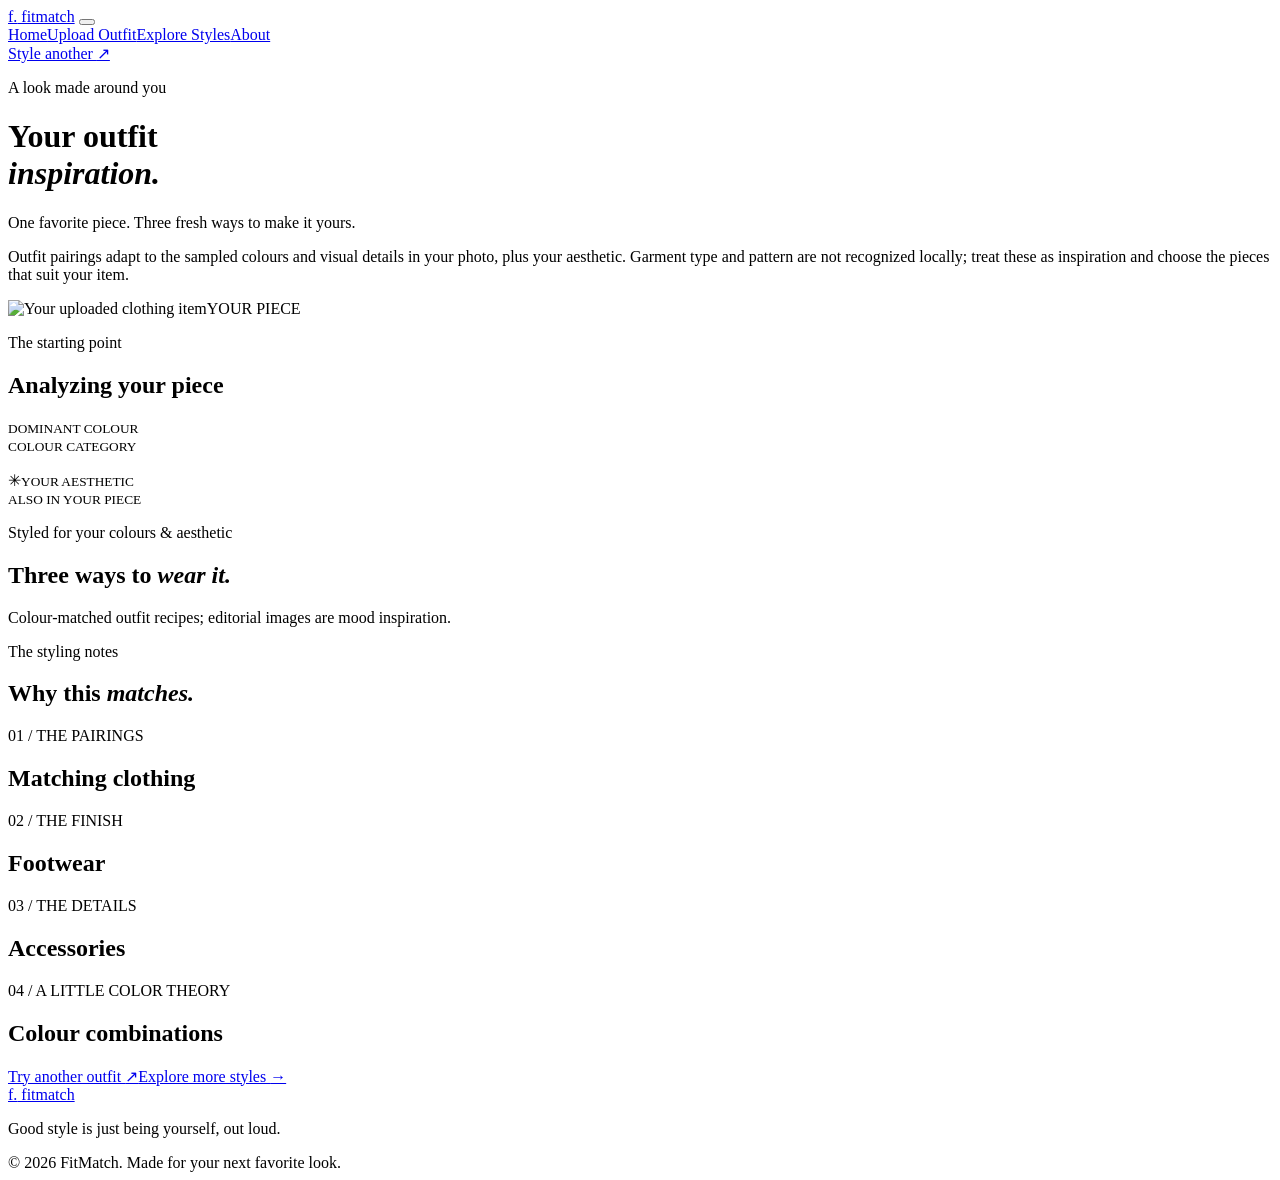
==== results.html @ 958fe71f "Add files via upload" ====
<!doctype html>
<html lang="en">
<head>
  <meta charset="utf-8">
  <meta name="viewport" content="width=device-width, initial-scale=1">
  <meta name="theme-color" content="#f7f3ed">
  <meta name="description" content="Your personal, image-specific outfit inspiration from FitMatch.">
  <title>Your outfit inspiration — FitMatch</title>
  <link rel="preconnect" href="https://fonts.googleapis.com">
  <link rel="preconnect" href="https://fonts.gstatic.com" crossorigin>
  <link href="https://fonts.googleapis.com/css2?family=Playfair+Display:wght@500;600;700&family=Poppins:wght@300;400;500;600;700&display=swap" rel="stylesheet">
  <link rel="stylesheet" href="css/style.css">
  <script src="js/script.js" defer></script>
</head>
<body>
  <header class="site-header">
    <a class="brand" href="index.html" aria-label="FitMatch home"><span class="brand-mark">f.</span> fitmatch</a>
    <button class="nav-toggle" type="button" aria-expanded="false" aria-controls="site-nav" aria-label="Open navigation"><span></span><span></span></button>
    <nav class="site-nav" id="site-nav" aria-label="Main navigation">
      <a href="index.html">Home</a><a href="upload.html">Upload Outfit</a><a href="styles.html">Explore Styles</a><a href="index.html#about">About</a>
    </nav>
    <a class="header-cta" href="upload.html">Style another <span>↗</span></a>
  </header>
  <main class="page-main results-main section-wrap">
    <div class="page-heading results-heading">
      <p class="eyebrow"><span class="eyebrow-dot"></span> A look made around you</p>
      <h1>Your outfit<br><em>inspiration.</em></h1>
      <p>One favorite piece. Three fresh ways to make it yours.</p>
    </div>
    <p class="demo-note hidden" id="demo-mode-notice" role="status">Outfit pairings adapt to the sampled colours and visual details in your photo, plus your aesthetic. Garment type and pattern are not recognized locally; treat these as inspiration and choose the pieces that suit your item.</p>
    <section class="results-summary" aria-label="Uploaded item analysis">
      <div class="result-item-photo"><img id="result-upload-image" alt="Your uploaded clothing item"><span class="result-photo-tag">YOUR PIECE</span></div>
      <div class="result-summary-copy">
        <p class="eyebrow">The starting point</p>
        <h2 id="result-category">Analyzing your piece</h2>
        <p class="result-type" id="result-type"></p>
        <div class="item-details">
          <div><small>DOMINANT COLOUR</small><strong id="result-colour"></strong></div>
          <div><small>COLOUR CATEGORY</small><strong id="result-pattern"></strong></div>
        </div>
        <p class="result-appearance" id="result-appearance"></p>
        <div class="selected-style"><span class="style-sparkle">✳</span><span><small>YOUR AESTHETIC</small><strong id="result-aesthetic"></strong></span></div>
      </div>
      <div class="secondary-colours"><small>ALSO IN YOUR PIECE</small><div id="result-secondary-colours"></div></div>
    </section>
    <section class="ai-outfit-section" aria-labelledby="outfit-heading">
      <div class="section-heading results-section-heading"><div><p class="eyebrow">Styled for your colours &amp; aesthetic</p><h2 id="outfit-heading">Three ways to <em>wear it.</em></h2></div><p class="recommendation-intro">Colour-matched outfit recipes; editorial images are mood inspiration.</p></div>
      <div class="outfit-gallery" id="outfit-gallery"></div>
    </section>
    <section class="why-section" aria-labelledby="why-heading"><p class="eyebrow">The styling notes</p><h2 id="why-heading">Why this <em>matches.</em></h2><div class="why-list" id="why-list"></div></section>
    <section class="recommendation-details" aria-label="Outfit recommendation details">
      <article class="recommendation-group"><p class="eyebrow">01 / THE PAIRINGS</p><h2>Matching clothing</h2><div class="recommendation-list" id="clothing-recommendations"></div></article>
      <article class="recommendation-group"><p class="eyebrow">02 / THE FINISH</p><h2>Footwear</h2><div class="recommendation-list" id="footwear-recommendations"></div></article>
      <article class="recommendation-group"><p class="eyebrow">03 / THE DETAILS</p><h2>Accessories</h2><div class="recommendation-list" id="accessory-recommendations"></div></article>
    </section>
    <section class="color-pairings"><div><p class="eyebrow">04 / A LITTLE COLOR THEORY</p><h2>Colour combinations</h2></div><div class="color-chips" id="color-chips"></div></section>
    <div class="result-actions"><a class="button button-dark" href="upload.html">Try another outfit <span>↗</span></a><a class="button button-light" href="styles.html">Explore more styles <span>→</span></a></div>
  </main>
  <footer class="site-footer"><a class="brand" href="index.html"><span class="brand-mark">f.</span> fitmatch</a><p>Good style is just being yourself, out loud.</p><span>© 2026 FitMatch. Made for your next favorite look.</span></footer>
</body>
</html>
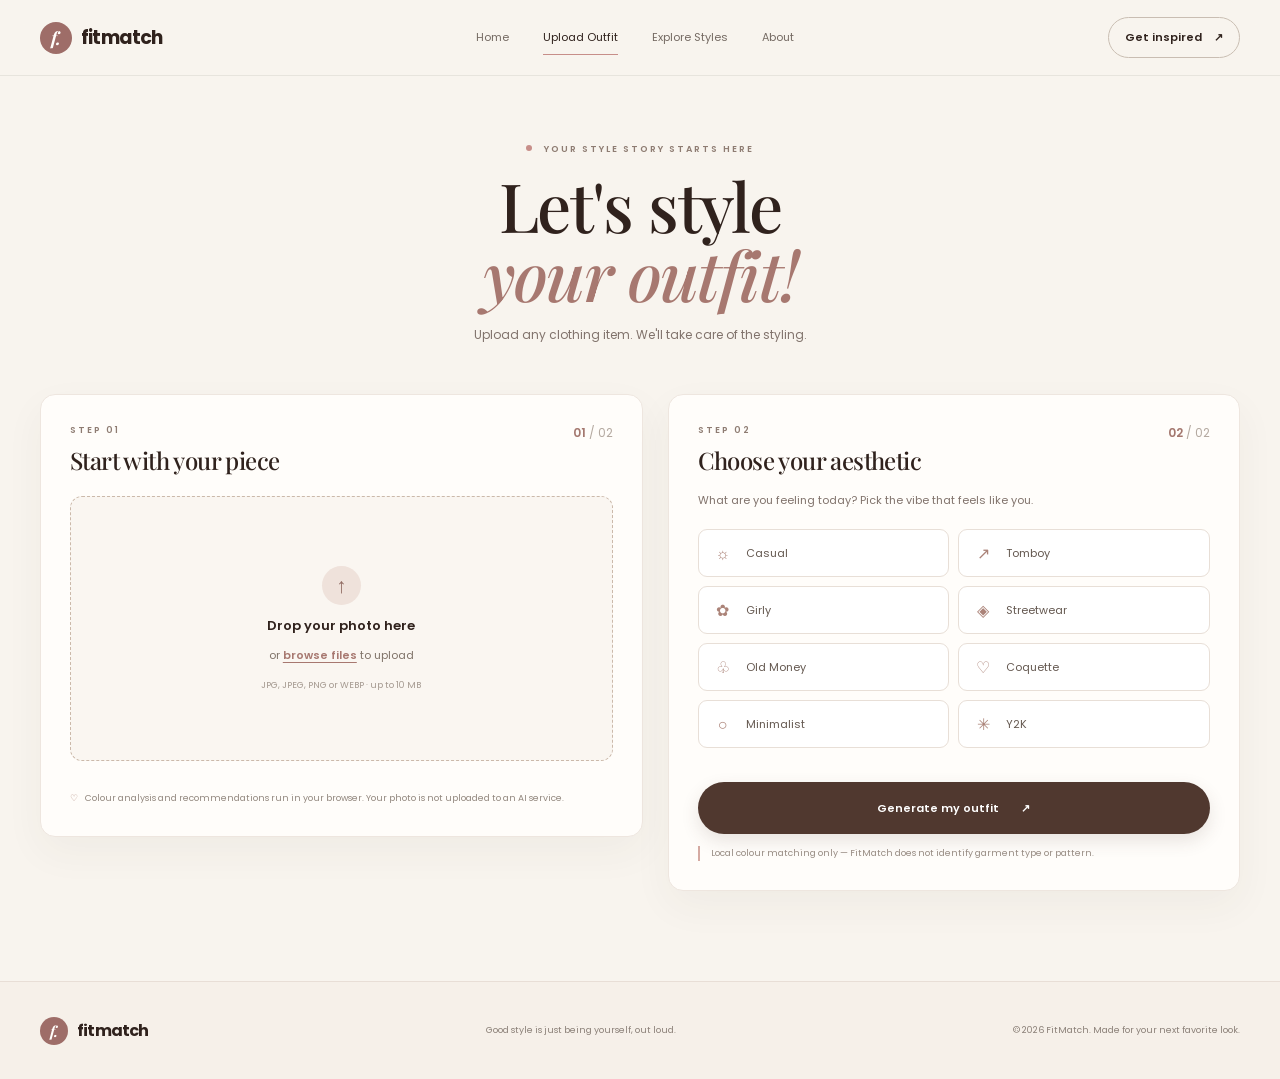
==== commit f6a2fd31: "Add files via upload" ====
--- a/results.html
+++ b/results.html
@@ -9,8 +9,8 @@
   <link rel="preconnect" href="https://fonts.googleapis.com">
   <link rel="preconnect" href="https://fonts.gstatic.com" crossorigin>
   <link href="https://fonts.googleapis.com/css2?family=Playfair+Display:wght@500;600;700&family=Poppins:wght@300;400;500;600;700&display=swap" rel="stylesheet">
-  <link rel="stylesheet" href="css/style.css">
-  <script src="js/script.js" defer></script>
+  <link rel="stylesheet" href="./style.css">
+  <script src="./script.js" defer></script>
 </head>
 <body>
   <header class="site-header">
@@ -27,7 +27,7 @@
       <h1>Your outfit<br><em>inspiration.</em></h1>
       <p>One favorite piece. Three fresh ways to make it yours.</p>
     </div>
-    <p class="demo-note hidden" id="demo-mode-notice" role="status">Outfit pairings adapt to the sampled colours and visual details in your photo, plus your aesthetic. Garment type and pattern are not recognized locally; treat these as inspiration and choose the pieces that suit your item.</p>
+    <p class="demo-note hidden" id="demo-mode-notice" role="status">Outfit pairings adapt to the sampled colours and pixel layout in your photo, plus your aesthetic. Garment type and pattern are not recognized locally; treat these as inspiration and choose the pieces that suit your item.</p>
     <section class="results-summary" aria-label="Uploaded item analysis">
       <div class="result-item-photo"><img id="result-upload-image" alt="Your uploaded clothing item"><span class="result-photo-tag">YOUR PIECE</span></div>
       <div class="result-summary-copy">
--- a/style.css
+++ b/style.css
@@ -0,0 +1,270 @@
+:root {
+  --cream: #f7f3ed; --paper: #fffcf8; --beige: #e9dfd2; --pink: #d3a7a0;
+  --brown: #30251f; --muted: #82766f; --line: #e8dfd7;
+  --serif: "Playfair Display", Georgia, serif; --sans: "DM Sans", Arial, sans-serif;
+}
+* { box-sizing: border-box; }
+html { scroll-behavior: smooth; }
+body { margin: 0; background: var(--cream); color: var(--brown); font-family: var(--sans); -webkit-font-smoothing: antialiased; }
+img { display: block; width: 100%; object-fit: cover; }
+a { color: inherit; text-decoration: none; }
+button { font: inherit; }
+.section-wrap { width: min(1200px, calc(100% - 80px)); margin-inline: auto; }
+.site-header { height: 82px; padding: 0 max(40px, calc((100% - 1320px) / 2)); display: flex; align-items: center; justify-content: space-between; gap: 30px; border-bottom: 1px solid #30251f14; }
+.brand { display: inline-flex; align-items: center; gap: 9px; font-size: 19px; font-weight: 700; letter-spacing: -.8px; white-space: nowrap; }
+.brand-mark { width: 32px; height: 32px; display: inline-grid; place-items: center; background: var(--brown); color: var(--paper); border-radius: 50%; font-family: var(--serif); font-size: 18px; font-style: italic; }
+.site-nav { display: flex; align-items: center; gap: 34px; }
+.site-nav a { position: relative; color: #756a63; font-size: 12px; transition: color .2s; }
+.site-nav a:hover, .site-nav a.active { color: var(--brown); }
+.site-nav a.active::after { position: absolute; content: ""; height: 1px; background: var(--pink); bottom: -9px; left: 0; right: 0; }
+.header-cta { border: 1px solid #c9bdb2; border-radius: 30px; padding: 11px 16px; font-size: 11px; font-weight: 600; transition: background .2s, color .2s; white-space: nowrap; }
+.header-cta:hover { background: var(--brown); color: white; }.header-cta span { padding-left: 9px; }.nav-toggle { display: none; }
+.hero { min-height: 640px; padding: 78px 0 88px; display: grid; grid-template-columns: .92fr 1.08fr; align-items: center; gap: 5%; }
+.hero-copy { position: relative; z-index: 1; padding-bottom: 8px; }
+.eyebrow { margin: 0 0 18px; color: #8e7c72; font-size: 9px; line-height: 1.5; text-transform: uppercase; letter-spacing: 2px; font-weight: 600; }
+.eyebrow-dot { width: 6px; height: 6px; display: inline-block; margin: 0 8px 1px 0; border-radius: 50%; background: var(--pink); }
+h1, h2, h3, p { margin-top: 0; } h1, h2 { font-family: var(--serif); font-weight: 500; letter-spacing: -1.6px; }
+h1 { margin-bottom: 22px; font-size: clamp(52px, 6.3vw, 82px); line-height: 1.03; } h1 em, h2 em { color: #a77870; font-weight: 500; }
+.hero-lede { max-width: 370px; color: var(--muted); font-size: 14px; line-height: 1.9; }
+.hero-actions { display: flex; align-items: center; gap: 25px; margin-top: 31px; }
+.button { min-height: 48px; display: inline-flex; align-items: center; justify-content: center; gap: 22px; padding: 0 21px; border: 1px solid transparent; border-radius: 3px; font-size: 11px; font-weight: 600; transition: background .22s, color .22s, transform .22s; cursor: pointer; }
+.button:hover { transform: translateY(-2px); }.button:disabled { cursor: wait; opacity: .7; transform: none; }
+.button-dark { color: white; background: var(--brown); }.button-dark:hover { background: #594338; }
+.button-light { color: var(--brown); background: white; border-color: var(--line); }.button-light:hover { background: #f4e9e3; }
+.button-outline { border-color: #b8a89b; background: transparent; color: var(--brown); }.button-outline:hover { background: white; }
+.text-link { font-size: 11px; font-weight: 600; }.text-link span { padding-left: 8px; color: #a77870; }
+.hero-note { display: flex; align-items: center; gap: 12px; margin-top: 44px; color: #91847a; font-size: 10px; }
+.avatar-stack { display: flex; padding-left: 2px; }.avatar-stack i { width: 25px; height: 25px; display: grid; place-items: center; margin-left: -3px; border: 2px solid var(--cream); border-radius: 50%; background: #d4b8aa; color: white; font-style: normal; font-size: 10px; }
+.avatar-stack i:nth-child(2) { background: #a58d79; }.avatar-stack i:nth-child(3) { background: #ca938b; }
+.hero-collage { min-height: 480px; position: relative; }
+.collage-main { position: absolute; width: 64%; height: 92%; top: 0; right: 7%; border-radius: 180px 180px 4px 4px; }
+.collage-small { position: absolute; z-index: 1; border: 8px solid var(--cream); box-shadow: 0 14px 35px #493b3017; }
+.collage-left { width: 35%; height: 42%; left: 0; top: 13%; border-radius: 50% 50% 4px 4px; }.collage-bottom { width: 38%; height: 36%; left: 6%; bottom: -1%; border-radius: 4px; }
+.collage-sticker { position: absolute; z-index: 2; right: -1%; top: 40%; padding: 19px 16px; color: var(--brown); background: #f2e4df; font-size: 9px; font-weight: 700; letter-spacing: 1px; line-height: 1.7; transform: rotate(7deg); }
+.collage-sticker span { display: block; color: #a77870; font-size: 18px; }.photo-caption { position: absolute; right: 8%; bottom: -1px; color: #84796f; font-size: 8px; letter-spacing: 1.5px; }
+.aesthetic-section { padding: 72px 0 85px; border-top: 1px solid var(--line); }
+.section-heading { display: flex; align-items: end; justify-content: space-between; gap: 20px; margin-bottom: 28px; }.section-heading .eyebrow { margin-bottom: 10px; }
+.section-heading h2, .color-pairings h2 { margin: 0; font-size: clamp(31px, 3.5vw, 43px); line-height: 1.18; }
+.aesthetic-rail { display: grid; grid-template-columns: repeat(8, 1fr); gap: 13px; }.aesthetic-tile { position: relative; min-width: 0; }
+.aesthetic-tile img { aspect-ratio: .75; border-radius: 3px; transition: transform .35s, filter .35s; filter: saturate(.82); }.aesthetic-tile:hover img { transform: translateY(-5px); filter: saturate(1); }
+.aesthetic-tile > span { position: absolute; top: 10px; left: 10px; color: white; font-size: 9px; text-shadow: 0 1px 5px #0008; }
+.aesthetic-tile h3 { margin: 11px 0 0; font-family: var(--serif); font-size: 15px; font-weight: 500; }
+.how-section { padding: 88px 0; background: #eee5db; }.how-inner { display: grid; grid-template-columns: .85fr 1.15fr; align-items: center; gap: 12%; }
+.how-intro h2 { margin-bottom: 19px; font-size: 47px; line-height: 1.15; }.how-intro > p:not(.eyebrow) { max-width: 340px; margin-bottom: 25px; color: var(--muted); font-size: 12px; line-height: 1.9; }.how-intro .button { min-height: 43px; }
+.steps { border-top: 1px solid #d6c9bc; }.step { display: grid; grid-template-columns: 55px 1fr 30px; align-items: start; gap: 13px; padding: 22px 4px; border-bottom: 1px solid #d6c9bc; }
+.step-number { padding-top: 4px; color: #ac8578; font-family: var(--serif); font-size: 16px; }.step h3 { margin: 0 0 7px; font-family: var(--serif); font-size: 18px; font-weight: 500; }.step p { max-width: 390px; margin: 0; color: #82766f; font-size: 11px; line-height: 1.8; }.step-icon { color: #ac8578; font-size: 16px; text-align: right; }
+.closing-cta { padding: 85px 0 93px; text-align: center; }.closing-cta .eyebrow { margin-bottom: 13px; }.closing-cta h2 { margin: 0 0 22px; font-size: clamp(35px, 4vw, 48px); }.closing-cta .button { margin-inline: auto; }
+.site-footer { min-height: 98px; display: flex; align-items: center; justify-content: space-between; gap: 20px; padding: 22px max(40px, calc((100% - 1200px) / 2)); border-top: 1px solid var(--line); }
+.site-footer .brand { font-size: 16px; }.site-footer .brand-mark { width: 28px; height: 28px; font-size: 15px; }.site-footer p, .site-footer > span { margin: 0; color: #8b8078; font-size: 9px; }
+.page-main { padding-top: 67px; padding-bottom: 90px; }.page-heading { margin-bottom: 48px; text-align: center; }.page-heading .eyebrow { margin-bottom: 14px; }
+.page-heading h1 { margin-bottom: 14px; font-size: clamp(47px, 5vw, 64px); }.page-heading > p:last-child { max-width: 510px; margin: 0 auto; color: var(--muted); font-size: 12px; line-height: 1.8; }
+.styling-form { display: grid; grid-template-columns: 1fr .95fr; align-items: start; gap: 25px; }.upload-panel, .aesthetic-panel { padding: 29px; background: var(--paper); border: 1px solid #eee6df; box-shadow: 0 8px 28px #44362c08; }
+.panel-top { display: flex; justify-content: space-between; align-items: start; margin-bottom: 20px; }.panel-top .eyebrow { margin-bottom: 7px; }.panel-top h2 { margin: 0; font-size: 24px; letter-spacing: -.6px; }
+.panel-step { color: #a4786f; font-size: 12px; font-weight: 600; }.panel-step i { color: #b4a9a0; font-style: normal; font-weight: 400; }
+.drop-zone { min-height: 265px; display: flex; flex-direction: column; align-items: center; justify-content: center; gap: 11px; padding: 25px; border: 1px dashed #cbb9aa; background: #faf6f1; color: #80746a; text-align: center; cursor: pointer; transition: border-color .2s, background .2s; }
+.drop-zone:hover, .drop-zone.drag-over { border-color: #a77870; background: #f6ece7; }.drop-zone strong { color: var(--brown); font-size: 13px; font-weight: 600; }.drop-zone > span:not(.upload-icon) { font-size: 11px; }.drop-zone small { margin-top: 4px; color: #a59a91; font-size: 9px; }
+.upload-icon { width: 39px; height: 39px; display: grid; place-items: center; border-radius: 50%; background: #efe2db; color: #936e65; font-size: 21px; }.browse-link { color: #a77870; font-weight: 600; text-decoration: underline; text-underline-offset: 3px; }
+.visually-hidden { position: absolute; width: 1px; height: 1px; overflow: hidden; clip: rect(0,0,0,0); white-space: nowrap; clip-path: inset(50%); }
+.image-preview { position: relative; min-height: 265px; overflow: hidden; background: #e8dfd7; }.image-preview > img { width: 100%; height: 265px; object-fit: contain; }
+.preview-caption { position: absolute; right: 12px; bottom: 12px; left: 12px; display: flex; align-items: center; justify-content: space-between; padding: 11px 12px; background: #fffcf8ed; }.preview-caption strong, .preview-caption small { display: block; }
+.preview-caption strong { max-width: 330px; overflow: hidden; font-size: 10px; text-overflow: ellipsis; white-space: nowrap; }.preview-caption small { margin-top: 4px; color: var(--muted); font-size: 9px; }
+.remove-image { width: 26px; height: 26px; border: 0; border-radius: 50%; background: #f0e2dc; color: var(--brown); font-size: 18px; cursor: pointer; }
+.replace-image { margin-top: 11px; padding: 0; border: 0; background: none; color: #986f67; font-size: 10px; font-weight: 600; text-decoration: underline; text-underline-offset: 3px; cursor: pointer; }.hidden { display: none !important; }
+.upload-message { min-height: 14px; margin: 8px 0 0; color: #a34a3c; font-size: 10px; }.privacy-note { margin: 8px 0 0; color: #93887f; font-size: 9px; }.privacy-note span { padding-right: 5px; color: #ac8578; }
+.panel-description { margin: -5px 0 19px; color: var(--muted); font-size: 11px; line-height: 1.7; }.aesthetic-options { display: grid; grid-template-columns: repeat(2, 1fr); gap: 9px; }
+.aesthetic-option { min-height: 48px; display: flex; align-items: center; gap: 12px; padding: 0 13px; border: 1px solid #e8dfd7; background: white; color: #655951; text-align: left; font-size: 11px; cursor: pointer; transition: border .2s, background .2s, color .2s; }
+.aesthetic-option span { width: 22px; color: #ab8378; font-size: 16px; text-align: center; }.aesthetic-option:hover, .aesthetic-option.selected { border-color: #b78980; background: #f5eae5; color: var(--brown); }.aesthetic-option.selected { box-shadow: inset 0 0 0 1px #b78980; }
+.generate-button { width: 100%; margin-top: 12px; }.demo-note { margin: 12px 0 0; color: #978b82; font-size: 9px; line-height: 1.7; }
+.results-main { max-width: 1020px; }.results-heading { margin-bottom: 36px; }
+.results-summary { position: relative; display: grid; grid-template-columns: 200px 1fr; align-items: center; gap: 28px; margin-bottom: 72px; padding: 23px; border: 1px solid var(--line); background: var(--paper); }
+.result-item-photo { position: relative; height: 205px; background: #eee5db; }.result-item-photo img { width: 100%; height: 100%; object-fit: contain; }.result-photo-tag { position: absolute; left: 9px; bottom: 9px; padding: 6px 8px; background: var(--paper); font-size: 8px; letter-spacing: 1px; }
+.result-summary-copy .eyebrow { margin-bottom: 7px; }.result-summary-copy h2 { margin: 0 0 5px; font-size: 30px; }.result-summary-copy > p:not(.eyebrow) { margin: 0; color: #8b8078; font-size: 10px; }
+.selected-style { display: inline-flex; align-items: center; gap: 11px; margin-top: 22px; padding: 10px 15px; background: #f2e6e1; }.style-sparkle { color: #a77870; font-size: 17px; }.selected-style small, .selected-style strong { display: block; }
+.selected-style small { margin-bottom: 4px; color: #958178; font-size: 8px; letter-spacing: 1.1px; }.selected-style strong { font-family: var(--serif); font-size: 15px; font-weight: 500; }.category-disclaimer { position: absolute; right: 23px; bottom: 15px; margin: 0; color: #a1978f; font-size: 8px; }
+.recommendations-section .section-heading { margin-bottom: 25px; }.recommendation-intro { max-width: 210px; margin: 0 0 4px; color: var(--muted); font-size: 10px; line-height: 1.7; }
+.recommendation-grid { display: grid; grid-template-columns: repeat(4, 1fr); gap: 15px; }.recommendation-card { overflow: hidden; background: var(--paper); border: 1px solid #eee6df; }.recommendation-card img { height: 220px; background: #eee5db; transition: transform .4s; }.recommendation-card:hover img { transform: scale(1.035); }
+.recommendation-card .card-copy { padding: 14px; }.recommendation-card .card-label { margin-bottom: 6px; color: #a17970; font-size: 8px; letter-spacing: 1.3px; text-transform: uppercase; }.recommendation-card h3 { margin: 0; font-family: var(--serif); font-size: 16px; font-weight: 500; }
+.color-pairings { display: flex; align-items: center; justify-content: space-between; gap: 30px; margin-top: 72px; padding: 27px 0; border-top: 1px solid var(--line); border-bottom: 1px solid var(--line); }.color-pairings .eyebrow { margin-bottom: 8px; }.color-pairings h2 { font-size: 27px; }.color-chips { display: flex; gap: 18px; }
+.color-chip { display: flex; align-items: center; gap: 8px; color: #71655c; font-size: 9px; }.color-swatch { width: 27px; height: 27px; display: inline-block; border: 1px solid #ded5ce; border-radius: 50%; }.result-actions { display: flex; justify-content: center; gap: 13px; margin-top: 35px; }
+.styles-main { padding-top: 62px; }.styles-heading { margin-bottom: 50px; }.styles-gallery { display: grid; grid-template-columns: repeat(2, 1fr); gap: 20px; }
+.style-card { min-height: 300px; display: grid; grid-template-columns: .92fr 1.08fr; overflow: hidden; background: var(--paper); border: 1px solid #eee6df; }.style-card > img { height: 100%; min-height: 300px; filter: saturate(.85); }
+.style-card-copy { display: flex; flex-direction: column; align-items: flex-start; padding: 25px 22px; }.style-index { color: #a17970; font-size: 8px; letter-spacing: 1.4px; }.style-card h2 { margin: 13px 0 9px; font-size: 28px; }
+.style-card-copy > p { margin: 0 0 15px; color: var(--muted); font-size: 10px; line-height: 1.8; }.outfit-example { padding-top: 11px; border-top: 1px solid var(--line); color: #7d7168; font-size: 9px; line-height: 1.7; }
+.outfit-example strong { color: var(--brown); }.style-card-copy > a { margin-top: auto; padding-top: 15px; color: #946e65; font-size: 9px; font-weight: 600; }.style-card-copy > a span { padding-left: 7px; }.styles-cta { padding-bottom: 10px; }
+@media (max-width: 900px) {
+  .section-wrap { width: min(calc(100% - 48px), 720px); }.site-header { height: 72px; padding-inline: 24px; }.site-nav { gap: 19px; }
+  .hero { min-height: 560px; gap: 2%; }.hero-collage { min-height: 400px; }.aesthetic-rail { grid-template-columns: repeat(4, 1fr); row-gap: 22px; }.aesthetic-tile img { aspect-ratio: .95; }
+  .how-inner { gap: 6%; }.styling-form { grid-template-columns: 1fr; max-width: 620px; margin-inline: auto; }.styles-gallery { gap: 13px; }.style-card { grid-template-columns: .8fr 1.2fr; }.style-card-copy { padding: 18px 15px; }.style-card h2 { font-size: 24px; }
+}
+@media (max-width: 620px) {
+  .section-wrap { width: calc(100% - 38px); }.site-header { height: 67px; padding-inline: 19px; }.brand { font-size: 17px; }.header-cta { display: none; }
+  .nav-toggle { width: 38px; height: 38px; display: flex; flex-direction: column; align-items: center; justify-content: center; gap: 5px; border: 1px solid var(--line); border-radius: 50%; background: transparent; cursor: pointer; }.nav-toggle span { width: 15px; height: 1px; background: var(--brown); }
+  .site-nav { position: absolute; z-index: 5; top: 67px; right: 0; left: 0; display: none; flex-direction: column; align-items: stretch; gap: 0; padding: 8px 19px 16px; background: var(--cream); border-bottom: 1px solid var(--line); }.site-nav.open { display: flex; }
+  .site-nav a { padding: 13px 4px; border-bottom: 1px solid #eae2dc; }.site-nav a.active::after { display: none; }
+  .hero { min-height: initial; grid-template-columns: 1fr; gap: 23px; padding: 55px 0 56px; }.hero-copy { padding: 0; }.hero h1 { font-size: clamp(52px, 14vw, 70px); }.hero-lede { max-width: 320px; font-size: 13px; }.hero-actions { gap: 15px; }
+  .button { min-height: 45px; padding-inline: 16px; gap: 13px; font-size: 10px; }.text-link { font-size: 10px; }.hero-note { margin-top: 28px; }.hero-collage { min-height: 360px; width: 100%; }
+  .collage-main { width: 63%; height: 91%; right: 9%; }.collage-left { width: 37%; height: 40%; }.collage-bottom { width: 41%; height: 34%; }.collage-sticker { right: 0; padding: 13px 11px; font-size: 8px; }.photo-caption { right: 4%; font-size: 7px; }
+  .aesthetic-section { padding: 54px 0; }.section-heading { align-items: flex-start; }.section-heading .text-link { padding-top: 25px; white-space: nowrap; }.section-heading h2 { font-size: 31px; }
+  .aesthetic-rail { grid-template-columns: repeat(2, 1fr); gap: 20px 12px; }.aesthetic-tile img { aspect-ratio: .9; }.aesthetic-tile h3 { font-size: 14px; }
+  .how-section { padding: 58px 0; }.how-inner { grid-template-columns: 1fr; gap: 35px; }.how-intro h2 { font-size: 39px; }.step { grid-template-columns: 38px 1fr 22px; gap: 8px; padding: 18px 2px; }.step h3 { font-size: 17px; }.step p { font-size: 10px; }
+  .closing-cta { padding: 58px 0; }.site-footer { flex-wrap: wrap; justify-content: flex-start; gap: 12px 18px; padding: 20px 19px; }.site-footer p { width: calc(100% - 140px); }.site-footer > span { width: 100%; }
+  .page-main { padding-top: 48px; padding-bottom: 60px; }.page-heading { margin-bottom: 35px; }.page-heading h1 { font-size: 49px; }.page-heading > p:last-child { max-width: 340px; }
+  .upload-panel, .aesthetic-panel { padding: 20px 17px; }.panel-top h2 { font-size: 21px; }.drop-zone { min-height: 230px; }.image-preview, .image-preview > img { min-height: 230px; height: 230px; }
+  .aesthetic-options { gap: 7px; }.aesthetic-option { min-height: 45px; gap: 7px; padding-inline: 8px; font-size: 10px; }.aesthetic-option span { width: 18px; }
+  .results-summary { grid-template-columns: 110px 1fr; gap: 15px; margin-bottom: 50px; padding: 15px 15px 38px; }.result-item-photo { height: 140px; }.result-summary-copy h2 { font-size: 23px; }.selected-style { margin-top: 13px; padding: 8px 10px; }
+  .category-disclaimer { right: 14px; bottom: 12px; left: 14px; font-size: 7px; }.recommendations-section .section-heading { display: block; }.recommendation-intro { margin-top: 10px; }
+  .recommendation-grid { grid-template-columns: repeat(2, 1fr); gap: 11px; }.recommendation-card img { height: 180px; }.recommendation-card .card-copy { padding: 11px; }.recommendation-card h3 { font-size: 14px; }
+  .color-pairings { display: block; margin-top: 50px; }.color-chips { flex-wrap: wrap; gap: 11px 15px; margin-top: 19px; }.result-actions { flex-direction: column; align-items: stretch; }
+  .styles-main { padding-top: 48px; }.styles-gallery { grid-template-columns: 1fr; gap: 13px; }.style-card { min-height: 250px; grid-template-columns: .85fr 1.15fr; }.style-card > img { min-height: 250px; }
+  .style-card-copy { padding: 18px 14px; }.style-card h2 { margin: 10px 0 7px; font-size: 24px; }.style-card-copy > p { margin-bottom: 11px; font-size: 9px; }.outfit-example { padding-top: 8px; font-size: 8px; }.style-card-copy > a { padding-top: 10px; font-size: 8px; }.styles-cta { padding-top: 55px; }
+}
+@media (prefers-reduced-motion: reduce) { *, *::before, *::after { scroll-behavior: auto !important; transition-duration: .01ms !important; animation-duration: .01ms !important; animation-iteration-count: 1 !important; } }
+
+/* Editorial polish */
+:root {
+  --cream: #f8f4ee;
+  --paper: #fffdfa;
+  --pink: #c78e89;
+  --brown: #30221d;
+  --muted: #81736c;
+  --line: #e8ded6;
+  --sans: "Poppins", Arial, sans-serif;
+}
+body { background: #f8f4ee; }
+.site-header { position: relative; z-index: 4; height: 76px; background: #f8f4eee8; backdrop-filter: blur(14px); }
+.brand-mark { background: #9e6d68; }
+.site-nav a { font-size: 11px; }
+.header-cta { border-radius: 24px; }
+.button { border-radius: 28px; }
+.button-dark { background: #50382f; box-shadow: 0 7px 18px #50382f21; }
+.button-dark:hover { background: #735349; }
+.hero { min-height: 660px; }
+.hero-copy h1 { font-size: clamp(54px, 6.4vw, 84px); }
+.hero-collage { min-height: 510px; }
+.collage-main { border-radius: 200px 200px 6px 6px; box-shadow: 0 20px 50px #513c3018; }
+.collage-small { border-radius: 15px; }
+.collage-left { border-radius: 100px 100px 12px 12px; }
+.collage-sticker { border-radius: 50%; text-align: center; }
+.aesthetic-tile img, .style-card, .recommendation-group, .outfit-card { border-radius: 12px; }
+.aesthetic-tile img { box-shadow: 0 8px 20px #493b3012; }
+.how-section { background: #efe5dc; }
+.step { padding-block: 25px; }
+.site-footer { background: #f6f0e9; }
+.page-heading h1 { font-size: clamp(50px, 5.3vw, 68px); }
+.upload-panel, .aesthetic-panel { border-radius: 15px; box-shadow: 0 15px 40px #493b300c; }
+.drop-zone { border-radius: 12px; }
+.image-preview { border-radius: 12px; }
+.aesthetic-option { border-radius: 9px; }
+.aesthetic-option.selected { color: #633d38; background: #f5e6e2; box-shadow: inset 0 0 0 1px #b9817a, 0 4px 12px #9f6b6415; }
+.upload-message.is-error { color: #a53d36; }
+.privacy-note { line-height: 1.7; }
+.demo-note { padding-left: 11px; border-left: 2px solid #d5aaa2; }
+.generate-button { min-height: 52px; }
+.loading-spinner { width: 15px; height: 15px; display: inline-block; border: 2px solid #ffffff70; border-top-color: white; border-radius: 50%; animation: fitmatch-spin .7s linear infinite; }
+@keyframes fitmatch-spin { to { transform: rotate(360deg); } }
+.results-main { max-width: 1160px; }
+.results-heading { margin-bottom: 40px; }
+.results-summary { grid-template-columns: minmax(240px, .75fr) 1.25fr; gap: 34px; min-height: 360px; padding: 26px; border: 0; border-radius: 18px; background: #fffdfa; box-shadow: 0 20px 48px #493b3010; }
+.result-item-photo { height: 308px; overflow: hidden; border-radius: 13px; background: #eee5db; }
+.result-item-photo img { transition: transform .45s; }
+.result-item-photo:hover img { transform: scale(1.035); }
+.result-photo-tag { border-radius: 15px; font-size: 8px; letter-spacing: 1.5px; }
+.result-summary-copy h2 { font-size: 38px; }
+.result-type { color: #6f5c53 !important; font-family: var(--serif); font-size: 18px !important; }
+.item-details { display: flex; flex-wrap: wrap; gap: 24px; margin-top: 21px; }
+.item-details small, .secondary-colours > small { display: block; margin-bottom: 6px; color: #a08176; font-size: 8px; font-weight: 600; letter-spacing: 1.4px; }
+.item-details strong { font-size: 12px; font-weight: 500; }
+.result-appearance { max-width: 530px; margin: 15px 0 0; color: #82766f; font-size: 11px; line-height: 1.8; }
+.selected-style { border-radius: 8px; }
+.secondary-colours { grid-column: 2; align-self: start; margin-top: -35px; }
+.secondary-colours > div { display: flex; flex-wrap: wrap; gap: 7px; }
+.detail-tag { padding: 6px 10px; border: 1px solid #e8ded6; border-radius: 16px; background: #fffdfa; color: #76665e; font-size: 9px; }
+.category-disclaimer { display: none; }
+.ai-outfit-section { padding-top: 11px; }
+.why-section { margin-top: 36px; padding: 27px 30px; border-left: 3px solid #c78e89; background: #f0e7e0; }
+.why-section > .eyebrow { margin-bottom: 6px; }
+.why-section > h2 { margin: 0 0 17px; font-size: 30px; }
+.why-list { display: grid; grid-template-columns: repeat(3, 1fr); gap: 18px; }
+.why-item { display: flex; align-items: flex-start; gap: 10px; }
+.why-number { color: #a77870; font-family: var(--serif); font-size: 16px; }
+.why-item p { margin: 1px 0 0; color: #74675f; font-size: 10px; line-height: 1.8; }
+.results-section-heading { margin-bottom: 24px; }
+.results-section-heading h2 { font-size: clamp(35px, 4vw, 48px); }
+.recommendation-intro { max-width: 280px; font-size: 10px; }
+.outfit-gallery { display: grid; grid-template-columns: repeat(3, 1fr); gap: 17px; }
+.outfit-card { overflow: hidden; background: var(--paper); box-shadow: 0 12px 35px #493b300c; transition: transform .25s, box-shadow .25s; }
+.outfit-card:hover { transform: translateY(-4px); box-shadow: 0 17px 38px #493b3018; }
+.outfit-card img { height: 245px; }
+.outfit-card-copy { padding: 19px; }
+.outfit-card-copy .eyebrow { margin-bottom: 9px; font-size: 8px; }
+.outfit-card-copy h3 { margin: 0 0 12px; font-family: var(--serif); font-size: 22px; font-weight: 500; line-height: 1.3; }
+.outfit-why { margin: 0; color: #7d7168; font-size: 10px; line-height: 1.8; }
+.recommendation-details { display: grid; grid-template-columns: repeat(3, 1fr); gap: 15px; margin-top: 32px; }
+.recommendation-group { padding: 22px; border: 1px solid #ece3dc; background: #fffdfa; }
+.recommendation-group .eyebrow { margin-bottom: 7px; font-size: 8px; }
+.recommendation-group h2 { margin: 0 0 16px; font-size: 25px; }
+.recommendation-list { display: flex; flex-wrap: wrap; gap: 7px; }
+.recommendation-chip { padding: 7px 10px; border-radius: 20px; background: #f5eeea; color: #65564e; font-size: 9px; line-height: 1.5; }
+.recommendation-chip[aria-label^="Look 02"], .recommendation-chip[aria-label^="Look 03"] { background: #eee8e2; }
+.color-pairings { align-items: flex-start; margin-top: 32px; padding: 25px; border: 1px solid #e8ded6; border-radius: 14px; background: #f1e7df; }
+.color-pairings .eyebrow { font-size: 8px; }
+.color-pairings h2 { font-size: 28px; }
+.color-chips { max-width: 60%; flex-wrap: wrap; justify-content: flex-end; gap: 9px; }
+.color-chip { gap: 8px; padding: 8px 11px; border: 1px solid #e4d7ce; border-radius: 20px; background: #fffdfa; font-size: 9px; }
+.look-index { color: #a6776d; font-size: 8px; font-weight: 600; }
+.result-actions { margin-top: 32px; }
+.styles-gallery { column-count: 3; column-gap: 17px; display: block; }
+.style-card { display: inline-block; width: 100%; min-height: auto; margin: 0 0 17px; overflow: hidden; break-inside: avoid; border: 1px solid #eee6df; box-shadow: 0 8px 28px #44362c08; transition: transform .25s, box-shadow .25s; }
+.style-card:hover { transform: translateY(-3px); box-shadow: 0 15px 32px #493b3012; }
+.style-card > img { height: 270px; min-height: 0; }
+.style-card:nth-child(3n + 2) > img { height: 345px; }
+.style-card-copy { padding: 22px; }
+.style-card h2 { margin: 11px 0 8px; font-size: 30px; }
+.style-card-copy > p { font-size: 10px; }
+.style-card-copy > a { padding-top: 18px; }
+.styles-cta { padding-top: 72px; }
+@media (max-width: 900px) {
+  .hero { min-height: 560px; }
+  .hero-collage { min-height: 420px; }
+  .outfit-gallery { gap: 11px; }
+  .outfit-card img { height: 190px; }
+  .outfit-card-copy { padding: 15px; }
+  .recommendation-details { gap: 10px; }
+  .recommendation-group { padding: 16px; }
+  .styles-gallery { column-count: 2; }
+}
+@media (max-width: 620px) {
+  .site-header { height: 67px; }
+  .hero { padding-top: 49px; }
+  .hero-copy h1 { font-size: clamp(48px, 13vw, 64px); }
+  .hero-collage { min-height: 360px; }
+  .results-summary { grid-template-columns: 105px 1fr; gap: 14px; min-height: 0; padding: 14px 14px 18px; }
+  .result-item-photo { height: 156px; }
+  .result-summary-copy h2 { font-size: 27px; }
+  .result-type { font-size: 14px !important; }
+  .item-details { gap: 12px; margin-top: 14px; }
+  .item-details small { font-size: 7px; }
+  .item-details strong { font-size: 10px; }
+  .result-appearance { margin-top: 10px; font-size: 9px; }
+  .selected-style { margin-top: 11px; }
+  .secondary-colours { grid-column: 1 / -1; margin-top: 0; }
+  .secondary-colours > small { font-size: 7px; }
+  .outfit-gallery { grid-template-columns: 1fr; gap: 13px; }
+  .outfit-card { display: grid; grid-template-columns: 38% 1fr; }
+  .outfit-card img { height: 100%; min-height: 185px; }
+  .outfit-card-copy { padding: 15px 13px; }
+  .outfit-card-copy h3 { font-size: 19px; }
+  .outfit-why { font-size: 9px; }
+  .recommendation-details { grid-template-columns: 1fr; margin-top: 20px; }
+  .why-section { margin-top: 24px; padding: 20px; }
+  .why-section > h2 { font-size: 25px; }
+  .why-list { grid-template-columns: 1fr; gap: 12px; }
+  .recommendation-group h2 { font-size: 22px; }
+  .color-pairings { display: block; padding: 20px; }
+  .color-chips { max-width: 100%; justify-content: flex-start; margin-top: 16px; }
+  .styles-gallery { column-count: 1; }
+  .style-card > img, .style-card:nth-child(3n + 2) > img { height: 300px; }
+}
+@media (prefers-reduced-motion: reduce) {
+  .loading-spinner { animation: none; }
+}
